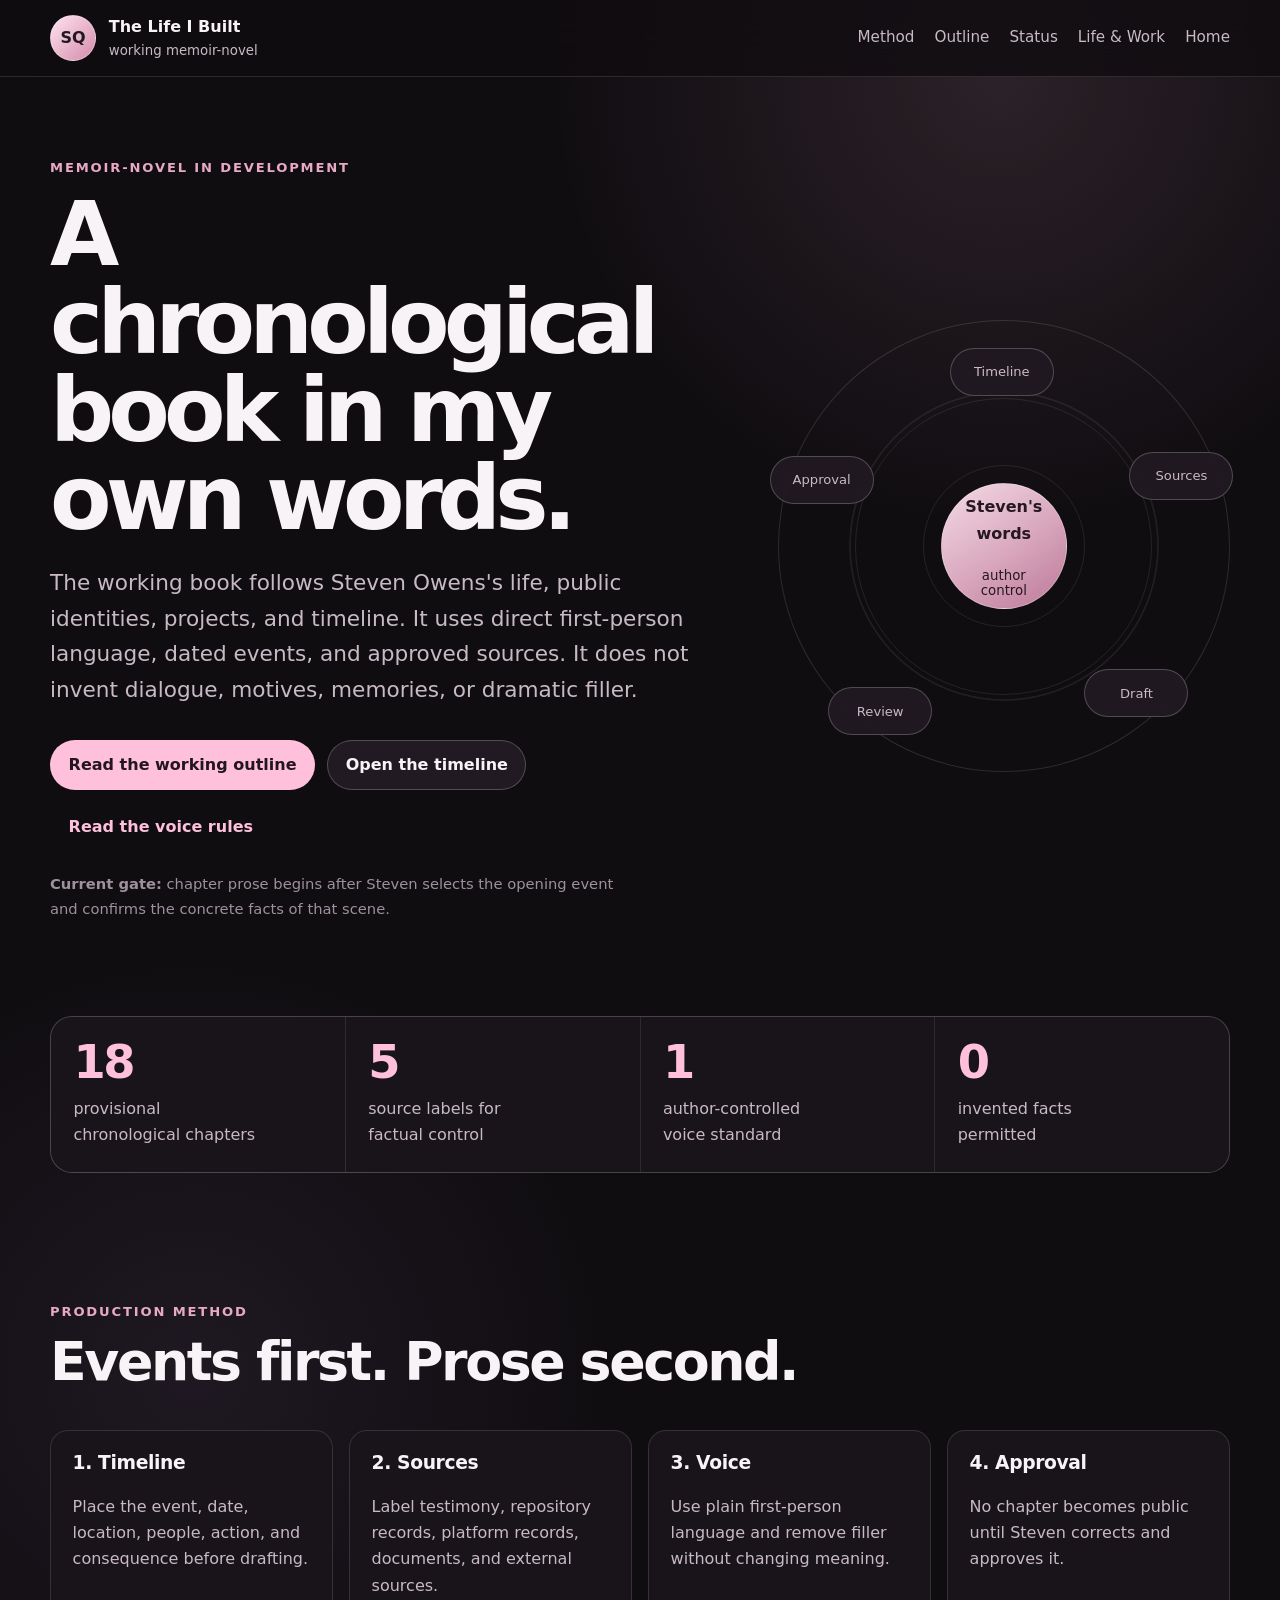
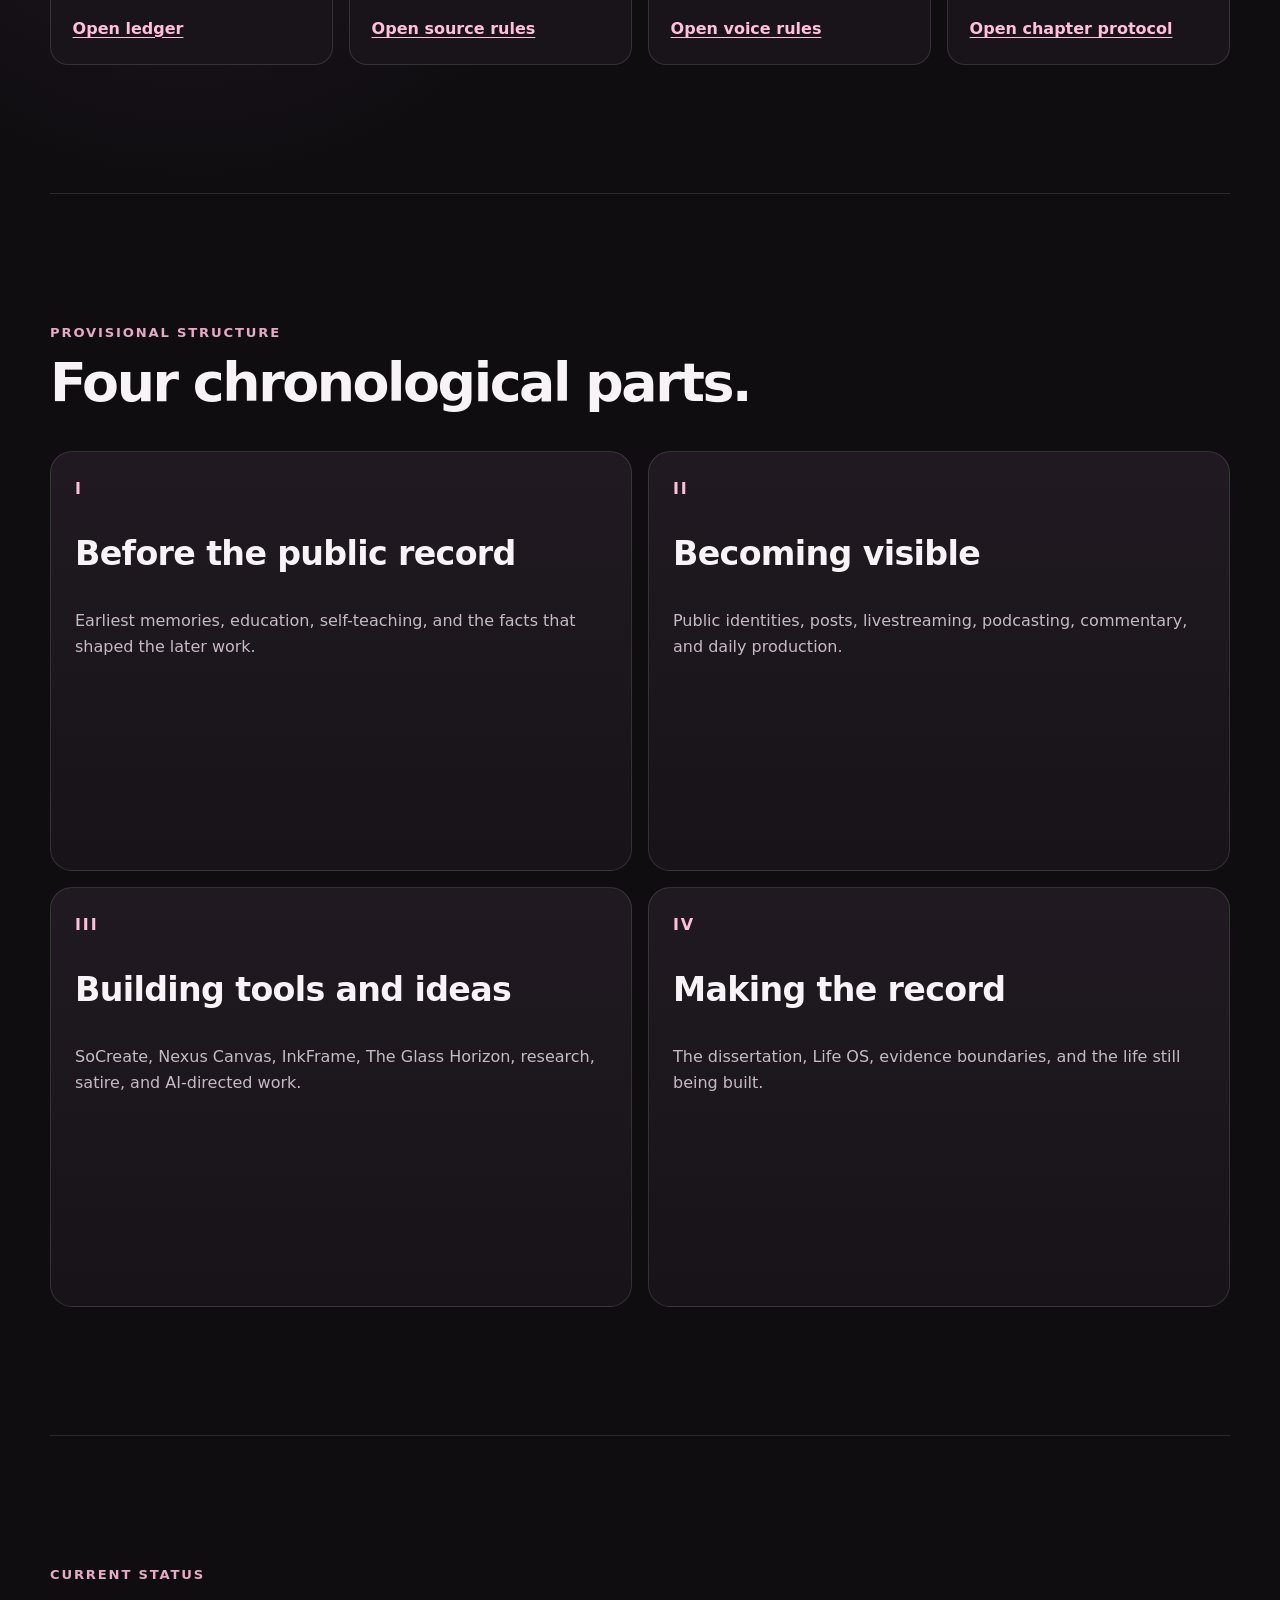
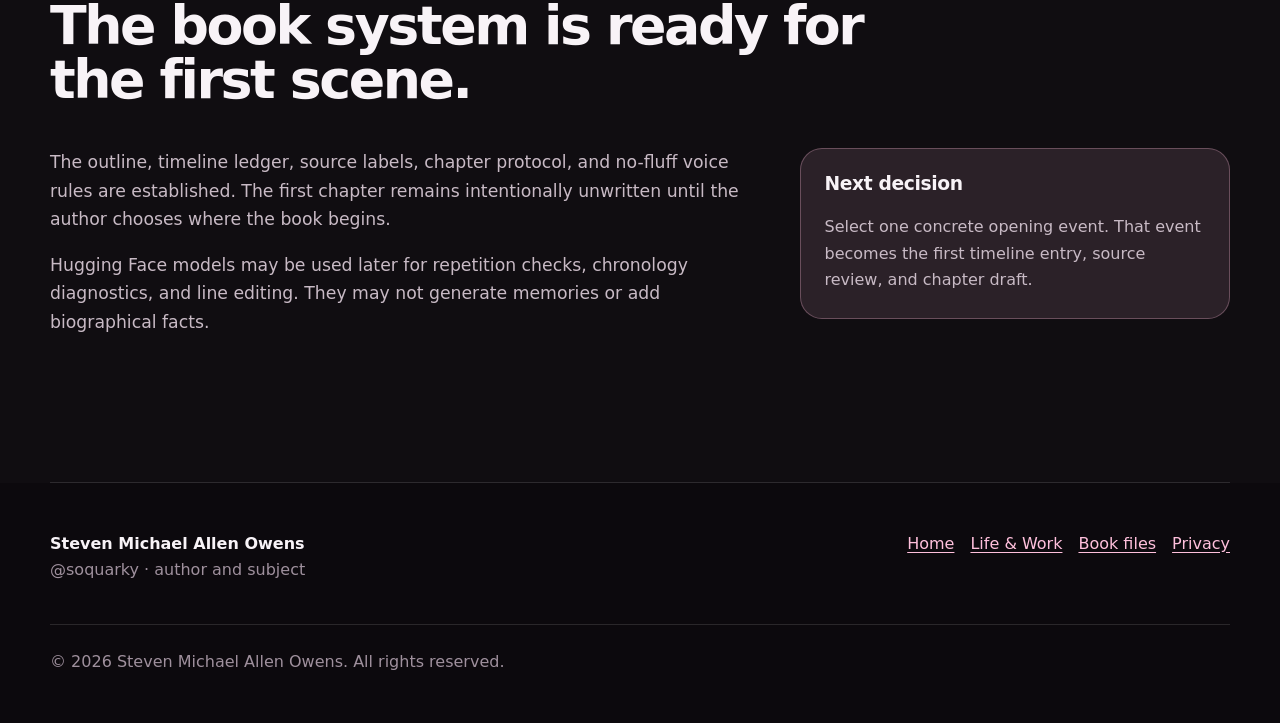
==== novel.html @ 6f51546d "Add public memoir-novel page" ====
<!doctype html>
<html lang="en">
<head>
  <meta charset="utf-8">
  <meta name="viewport" content="width=device-width, initial-scale=1">
  <meta name="description" content="The working memoir-novel of Steven Owens: chronological, first-person, source-aware, and written without invented events or filler.">
  <meta name="author" content="Steven Michael Allen Owens">
  <meta name="theme-color" content="#241b25">
  <title>The Life I Built — Book in Progress</title>
  <link rel="stylesheet" href="assets/styles.css">
</head>
<body>
  <a class="skip-link" href="#main">Skip to content</a>
  <header class="site-header">
    <nav class="nav shell" aria-label="Primary navigation">
      <a class="brand" href="index.html" aria-label="Steven Owens home">
        <span class="brand-mark" aria-hidden="true">SQ</span>
        <span><strong>The Life I Built</strong><small>working memoir-novel</small></span>
      </a>
      <div class="nav-links">
        <a href="#method">Method</a>
        <a href="#outline">Outline</a>
        <a href="#status">Status</a>
        <a href="life.html">Life &amp; Work</a>
        <a href="index.html">Home</a>
      </div>
    </nav>
  </header>

  <main id="main">
    <section class="hero shell" id="top">
      <div class="hero-copy">
        <p class="eyebrow">Memoir-novel in development</p>
        <h1>A chronological book in my own words.</h1>
        <p class="lede">The working book follows Steven Owens's life, public identities, projects, and timeline. It uses direct first-person language, dated events, and approved sources. It does not invent dialogue, motives, memories, or dramatic filler.</p>
        <div class="actions">
          <a class="button primary" href="novel/OUTLINE.md">Read the working outline</a>
          <a class="button secondary" href="novel/TIMELINE.md">Open the timeline</a>
          <a class="button text" href="novel/VOICE.md">Read the voice rules</a>
        </div>
        <p class="scope-note"><strong>Current gate:</strong> chapter prose begins after Steven selects the opening event and confirms the concrete facts of that scene.</p>
      </div>
      <div class="system-orbit" aria-label="Book production system">
        <div class="orbit-core"><span>Steven's words</span><small>author control</small></div>
        <span class="orbit-node node-a">Timeline</span>
        <span class="orbit-node node-b">Sources</span>
        <span class="orbit-node node-c">Draft</span>
        <span class="orbit-node node-d">Review</span>
        <span class="orbit-node node-e">Approval</span>
      </div>
    </section>

    <section class="metrics shell" aria-label="Book status">
      <article class="metric"><span class="metric-value">18</span><span class="metric-label">provisional chronological chapters</span></article>
      <article class="metric"><span class="metric-value">5</span><span class="metric-label">source labels for factual control</span></article>
      <article class="metric"><span class="metric-value">1</span><span class="metric-label">author-controlled voice standard</span></article>
      <article class="metric"><span class="metric-value">0</span><span class="metric-label">invented facts permitted</span></article>
    </section>

    <section class="section shell" id="method">
      <div class="section-heading"><p class="eyebrow">Production method</p><h2>Events first. Prose second.</h2></div>
      <div class="publication-grid">
        <article class="publication-card"><h3>1. Timeline</h3><p>Place the event, date, location, people, action, and consequence before drafting.</p><a href="novel/TIMELINE.md">Open ledger</a></article>
        <article class="publication-card"><h3>2. Sources</h3><p>Label testimony, repository records, platform records, documents, and external sources.</p><a href="novel/SOURCE_LEDGER.md">Open source rules</a></article>
        <article class="publication-card"><h3>3. Voice</h3><p>Use plain first-person language and remove filler without changing meaning.</p><a href="novel/VOICE.md">Open voice rules</a></article>
        <article class="publication-card"><h3>4. Approval</h3><p>No chapter becomes public until Steven corrects and approves it.</p><a href="novel/chapters/README.md">Open chapter protocol</a></article>
      </div>
    </section>

    <section class="section shell" id="outline">
      <div class="section-heading"><p class="eyebrow">Provisional structure</p><h2>Four chronological parts.</h2></div>
      <div class="life-grid">
        <article class="life-card"><p class="life-card-index">I</p><h3>Before the public record</h3><p>Earliest memories, education, self-teaching, and the facts that shaped the later work.</p></article>
        <article class="life-card"><p class="life-card-index">II</p><h3>Becoming visible</h3><p>Public identities, posts, livestreaming, podcasting, commentary, and daily production.</p></article>
        <article class="life-card"><p class="life-card-index">III</p><h3>Building tools and ideas</h3><p>SoCreate, Nexus Canvas, InkFrame, The Glass Horizon, research, satire, and AI-directed work.</p></article>
        <article class="life-card"><p class="life-card-index">IV</p><h3>Making the record</h3><p>The dissertation, Life OS, evidence boundaries, and the life still being built.</p></article>
      </div>
    </section>

    <section class="section shell" id="status">
      <div class="section-heading"><p class="eyebrow">Current status</p><h2>The book system is ready for the first scene.</h2></div>
      <div class="two-column">
        <div class="prose">
          <p>The outline, timeline ledger, source labels, chapter protocol, and no-fluff voice rules are established. The first chapter remains intentionally unwritten until the author chooses where the book begins.</p>
          <p>Hugging Face models may be used later for repetition checks, chronology diagnostics, and line editing. They may not generate memories or add biographical facts.</p>
        </div>
        <aside class="callout"><h3>Next decision</h3><p>Select one concrete opening event. That event becomes the first timeline entry, source review, and chapter draft.</p></aside>
      </div>
    </section>
  </main>

  <footer class="site-footer">
    <div class="shell footer-grid">
      <div><strong>Steven Michael Allen Owens</strong><p>@soquarky · author and subject</p></div>
      <div class="footer-links"><a href="index.html">Home</a><a href="life.html">Life &amp; Work</a><a href="novel/README.md">Book files</a><a href="PRIVACY.md">Privacy</a></div>
      <p class="copyright">© 2026 Steven Michael Allen Owens. All rights reserved.</p>
    </div>
  </footer>
</body>
</html>
---- assets/styles.css ----
:root {
  color-scheme: dark;
  --bg: #100d11;
  --surface: #19141a;
  --surface-2: #211a22;
  --text: #f8f3f7;
  --muted: #c8bac5;
  --subtle: #9f909d;
  --accent: #e7a9c4;
  --accent-strong: #ffc0dc;
  --accent-soft: rgba(231, 169, 196, 0.13);
  --line: rgba(255, 255, 255, 0.12);
  --line-strong: rgba(255, 255, 255, 0.22);
  --max: 1180px;
  --radius: 22px;
}

* { box-sizing: border-box; }
html { scroll-behavior: smooth; }
body {
  margin: 0;
  background:
    radial-gradient(circle at 78% 2%, rgba(231, 169, 196, 0.13), transparent 28rem),
    radial-gradient(circle at 15% 35%, rgba(180, 137, 205, 0.09), transparent 26rem),
    var(--bg);
  color: var(--text);
  font-family: Inter, ui-sans-serif, system-ui, -apple-system, BlinkMacSystemFont, "Segoe UI", sans-serif;
  line-height: 1.65;
}
a { color: var(--accent-strong); text-underline-offset: 0.18em; }
a:hover { color: #fff; }
button, input, select, textarea { font: inherit; }
.skip-link { position: absolute; left: 1rem; top: -5rem; z-index: 100; padding: .75rem 1rem; background: #fff; color: #111; border-radius: .5rem; }
.skip-link:focus { top: 1rem; }
.shell { width: min(calc(100% - 2rem), var(--max)); margin-inline: auto; }
.site-header { position: sticky; top: 0; z-index: 20; background: rgba(16, 13, 17, .82); border-bottom: 1px solid var(--line); backdrop-filter: blur(18px); }
.nav { min-height: 76px; display: flex; align-items: center; justify-content: space-between; gap: 1.5rem; }
.brand { display: inline-flex; align-items: center; gap: .8rem; color: var(--text); text-decoration: none; }
.brand-mark { width: 46px; height: 46px; border: 1px solid rgba(255,255,255,.28); border-radius: 50%; display: grid; place-items: center; color: #231821; background: linear-gradient(135deg,#ffe3ef,#d48cab); font-weight: 800; }
.brand strong, .brand small { display: block; }
.brand small { color: var(--muted); }
.nav-links { display: flex; gap: 1.25rem; flex-wrap: wrap; }
.nav-links a { color: var(--muted); text-decoration: none; font-size: .95rem; }
.nav-links a:hover { color: var(--text); }
.hero { display: grid; grid-template-columns: 1.18fr .82fr; align-items: center; gap: clamp(2rem,6vw,6rem); min-height: 720px; padding-block: 5rem; }
.eyebrow { margin: 0 0 .8rem; color: var(--accent); font-size: .82rem; font-weight: 750; letter-spacing: .14em; text-transform: uppercase; }
h1,h2,h3,p { margin-top: 0; }
h1 { max-width: 13ch; margin-bottom: 1.4rem; font-size: clamp(2.8rem,7vw,6.3rem); line-height: .98; letter-spacing: -.065em; }
h2 { margin-bottom: 1rem; font-size: clamp(2rem,4.2vw,3.8rem); line-height: 1.02; letter-spacing: -.045em; }
h3 { line-height: 1.2; letter-spacing: -.02em; }
.lede { max-width: 66ch; color: var(--muted); font-size: clamp(1.08rem,1.8vw,1.35rem); }
.actions { display: flex; flex-wrap: wrap; gap: .75rem; margin-top: 2rem; }
.button { min-height: 48px; display: inline-flex; align-items: center; justify-content: center; padding: .7rem 1.1rem; border: 1px solid transparent; border-radius: 999px; font-weight: 750; text-decoration: none; cursor: pointer; }
.button.primary { background: var(--accent-strong); color: #241620; }
.button.primary:hover { background: #fff; color: #20161d; }
.button.secondary { border-color: var(--line-strong); background: var(--surface-2); color: var(--text); }
.button.text { color: var(--accent-strong); }
.scope-note { max-width: 62ch; margin-top: 1.2rem; color: var(--subtle); font-size: .92rem; }
.system-orbit { position: relative; aspect-ratio: 1; width: min(100%,480px); margin-inline: auto; border: 1px solid var(--line); border-radius: 50%; background: radial-gradient(circle at center,rgba(231,169,196,.18),transparent 18%), repeating-radial-gradient(circle at center,transparent 0 18%,rgba(255,255,255,.07) 18.2% 18.5%,transparent 18.8% 30%); }
.system-orbit::before,.system-orbit::after { content:""; position:absolute; inset:17%; border:1px solid rgba(255,255,255,.09); border-radius:50%; }
.system-orbit::after { inset:32%; }
.orbit-core,.orbit-node { position:absolute; display:grid; place-items:center; text-align:center; }
.orbit-core { inset:36%; border:1px solid rgba(255,255,255,.25); border-radius:50%; background:linear-gradient(145deg,rgba(255,228,239,.96),rgba(204,130,164,.92)); color:#261820; }
.orbit-core span { font-weight:850; }
.orbit-core small { max-width:10ch; line-height:1.15; }
.orbit-node { min-width:104px; min-height:48px; padding:.55rem .75rem; border:1px solid var(--line-strong); border-radius:999px; background:rgba(33,26,34,.92); color:var(--muted); font-size:.82rem; }
.node-a { top:6%; left:38%; } .node-b { top:29%; right:-1%; } .node-c { bottom:12%; right:9%; } .node-d { bottom:8%; left:11%; } .node-e { top:30%; left:-2%; }
.metrics { display:grid; grid-template-columns:repeat(4,1fr); gap:1px; overflow:hidden; border:1px solid var(--line); border-radius:var(--radius); background:var(--line); }
.metric { min-height:155px; padding:1.4rem; background:var(--surface); }
.metric-value { display:block; color:var(--accent-strong); font-size:2.9rem; line-height:1; font-weight:850; letter-spacing:-.05em; }
.metric-label { display:block; max-width:18ch; margin-top:.65rem; color:var(--muted); }
.section { padding-block:clamp(5rem,10vw,9rem); border-bottom:1px solid var(--line); }
.section-heading { max-width:820px; margin-bottom:2.5rem; }
.section-heading > p:not(.eyebrow) { color:var(--muted); font-size:1.08rem; }
.two-column { display:grid; grid-template-columns:1.25fr .75fr; gap:2rem; align-items:start; }
.prose { color:var(--muted); font-size:1.08rem; }
.callout { padding:1.5rem; border:1px solid rgba(231,169,196,.33); border-radius:var(--radius); background:var(--accent-soft); }
.callout p { margin-bottom:0; color:var(--muted); }
.portfolio-heading { max-width:none; display:flex; justify-content:space-between; gap:2rem; align-items:end; }
.status { color:var(--subtle); font-size:.92rem; }
.filters { display:flex; flex-wrap:wrap; gap:.55rem; margin-bottom:2rem; }
.filter,.claim-button { border:1px solid var(--line-strong); color:var(--muted); background:var(--surface); cursor:pointer; }
.filter { padding:.6rem .9rem; border-radius:999px; }
.filter:hover,.filter.active,.claim-button:hover,.claim-button.active { border-color:var(--accent); color:var(--text); background:var(--accent-soft); }
.repo-grid { display:grid; grid-template-columns:repeat(3,minmax(0,1fr)); gap:1rem; }
.repo-card { min-height:250px; display:flex; flex-direction:column; padding:1.35rem; border:1px solid var(--line); border-radius:18px; background:linear-gradient(180deg,rgba(33,26,34,.96),rgba(25,20,26,.96)); }
.repo-card[hidden] { display:none; }
.repo-topline { display:flex; align-items:center; justify-content:space-between; gap:.75rem; }
.repo-category { padding:.25rem .5rem; border-radius:999px; background:var(--accent-soft); color:var(--accent-strong); font-size:.72rem; font-weight:750; text-transform:uppercase; letter-spacing:.08em; }
.repo-size { color:var(--subtle); font-size:.8rem; }
.repo-card h3 { margin:1rem 0 .55rem; overflow-wrap:anywhere; }
.repo-card p { color:var(--muted); }
.repo-card a { margin-top:auto; font-weight:700; }
.repo-evidence { margin-top:.5rem; color:var(--subtle); font-size:.82rem; }
.claim-layout { display:grid; grid-template-columns:.8fr 1.2fr; gap:2rem; align-items:start; }
.claim-controls { display:grid; gap:.6rem; }
.claim-button { width:100%; display:flex; align-items:center; gap:.8rem; padding:.85rem 1rem; border-radius:14px; text-align:left; }
.claim-button span { min-width:2.5rem; color:var(--accent-strong); font-weight:850; }
.claim-detail { min-height:330px; padding:clamp(1.4rem,4vw,3rem); border:1px solid var(--line); border-radius:var(--radius); background:radial-gradient(circle at 100% 0,rgba(231,169,196,.12),transparent 18rem),var(--surface); }
.claim-code { color:var(--accent-strong); font-weight:850; letter-spacing:.1em; }
.claim-detail h3 { font-size:clamp(1.6rem,3vw,2.5rem); }
.claim-detail > p:not(.claim-code) { color:var(--muted); font-size:1.05rem; }
.claim-question { padding-top:1.25rem; border-top:1px solid var(--line); }
.publication-grid { display:grid; grid-template-columns:repeat(4,1fr); gap:1rem; }
.publication-card { min-height:235px; display:flex; flex-direction:column; padding:1.35rem; border:1px solid var(--line); border-radius:18px; background:var(--surface); }
.publication-card p { color:var(--muted); }
.publication-card a { margin-top:auto; font-weight:750; }
.site-footer { padding-block:3rem; background:#0c090d; }
.footer-grid { display:grid; grid-template-columns:1fr auto; gap:1.5rem; align-items:start; }
.footer-grid p { color:var(--subtle); }
.footer-links { display:flex; flex-wrap:wrap; gap:1rem; }
.copyright { grid-column:1/-1; margin-bottom:0; padding-top:1.5rem; border-top:1px solid var(--line); }
.noscript { color:var(--muted); }

/* Life and work record */
.life-hero h1 { max-width: 11ch; }
.life-orbit { position:relative; aspect-ratio:1; width:min(100%,500px); margin-inline:auto; border:1px solid var(--line); border-radius:50%; background:radial-gradient(circle at center,rgba(255,192,220,.2),transparent 22%),repeating-radial-gradient(circle at center,transparent 0 15%,rgba(255,255,255,.065) 15.2% 15.5%,transparent 15.8% 26%); }
.life-orbit::before,.life-orbit::after { content:""; position:absolute; inset:20%; border:1px solid rgba(255,255,255,.09); border-radius:50%; }
.life-orbit::after { inset:35%; }
.life-core,.life-node { position:absolute; display:grid; place-items:center; text-align:center; }
.life-core { inset:35%; z-index:2; border:1px solid rgba(255,255,255,.3); border-radius:50%; background:linear-gradient(145deg,#ffe7f1,#cb7fa2); color:#261820; box-shadow:0 0 80px rgba(231,169,196,.2); }
.life-core span { font-weight:850; }
.life-core small { line-height:1.1; }
.life-node { min-width:112px; min-height:46px; padding:.55rem .75rem; border:1px solid var(--line-strong); border-radius:999px; background:rgba(33,26,34,.94); color:var(--muted); font-size:.8rem; }
.life-node-a { top:5%; left:35%; }
.life-node-b { top:24%; right:-3%; }
.life-node-c { bottom:21%; right:-4%; }
.life-node-d { bottom:4%; left:36%; }
.life-node-e { bottom:22%; left:-5%; }
.life-node-f { top:25%; left:-3%; }
.life-grid { display:grid; grid-template-columns:repeat(2,minmax(0,1fr)); gap:1rem; }
.life-card { min-height:420px; padding:1.5rem; border:1px solid var(--line); border-radius:var(--radius); background:linear-gradient(180deg,rgba(33,26,34,.97),rgba(25,20,26,.95)); }
.life-card-index { margin-bottom:2rem; color:var(--accent-strong); font-weight:850; letter-spacing:.12em; }
.life-card h3 { font-size:clamp(1.45rem,2.6vw,2.2rem); }
.life-card > p:not(.life-card-index):not(.evidence-note),.life-card li { color:var(--muted); }
.life-card ul { padding-left:1.2rem; }
.evidence-note { margin-top:1.5rem; padding-top:1rem; border-top:1px solid var(--line); color:var(--subtle); font-size:.88rem; }
.principles-grid { display:grid; grid-template-columns:repeat(3,minmax(0,1fr)); gap:1rem; }
.principles-grid article { min-height:205px; padding:1.35rem; border:1px solid var(--line); border-radius:18px; background:var(--surface); }
.principles-grid p { margin-bottom:0; color:var(--muted); }
.record-layout { display:grid; grid-template-columns:1fr 1fr; gap:2rem; align-items:start; }
.record-links { display:grid; gap:.7rem; }
.record-links a { display:block; padding:1rem 1.1rem; border:1px solid var(--line); border-radius:14px; background:var(--surface); color:var(--text); text-decoration:none; }
.record-links a:hover { border-color:var(--accent); background:var(--accent-soft); }
.record-links strong,.record-links span { display:block; }
.record-links span { margin-top:.2rem; color:var(--muted); font-size:.9rem; }

button:focus-visible,a:focus-visible { outline:3px solid rgba(255,192,220,.55); outline-offset:3px; }
@media (max-width:980px) { .hero{grid-template-columns:1fr;min-height:auto}.repo-grid{grid-template-columns:repeat(2,minmax(0,1fr))}.publication-grid{grid-template-columns:repeat(2,1fr)}.metrics{grid-template-columns:repeat(2,1fr)}.principles-grid{grid-template-columns:repeat(2,minmax(0,1fr))} }
@media (max-width:720px) { .nav{align-items:flex-start;padding-block:.9rem}.nav-links{display:none}h1{font-size:clamp(2.8rem,15vw,4.8rem)}.two-column,.claim-layout,.record-layout{grid-template-columns:1fr}.portfolio-heading{display:block}.repo-grid,.publication-grid,.life-grid,.principles-grid{grid-template-columns:1fr}.footer-grid{grid-template-columns:1fr}.life-card{min-height:auto} }
@media (max-width:470px) { .shell{width:min(calc(100% - 1.2rem),var(--max))}.hero{padding-top:3rem}.metrics{grid-template-columns:1fr}.orbit-node,.life-node{min-width:82px;min-height:40px;font-size:.68rem} }
@media (prefers-reduced-motion:reduce) { html{scroll-behavior:auto} }
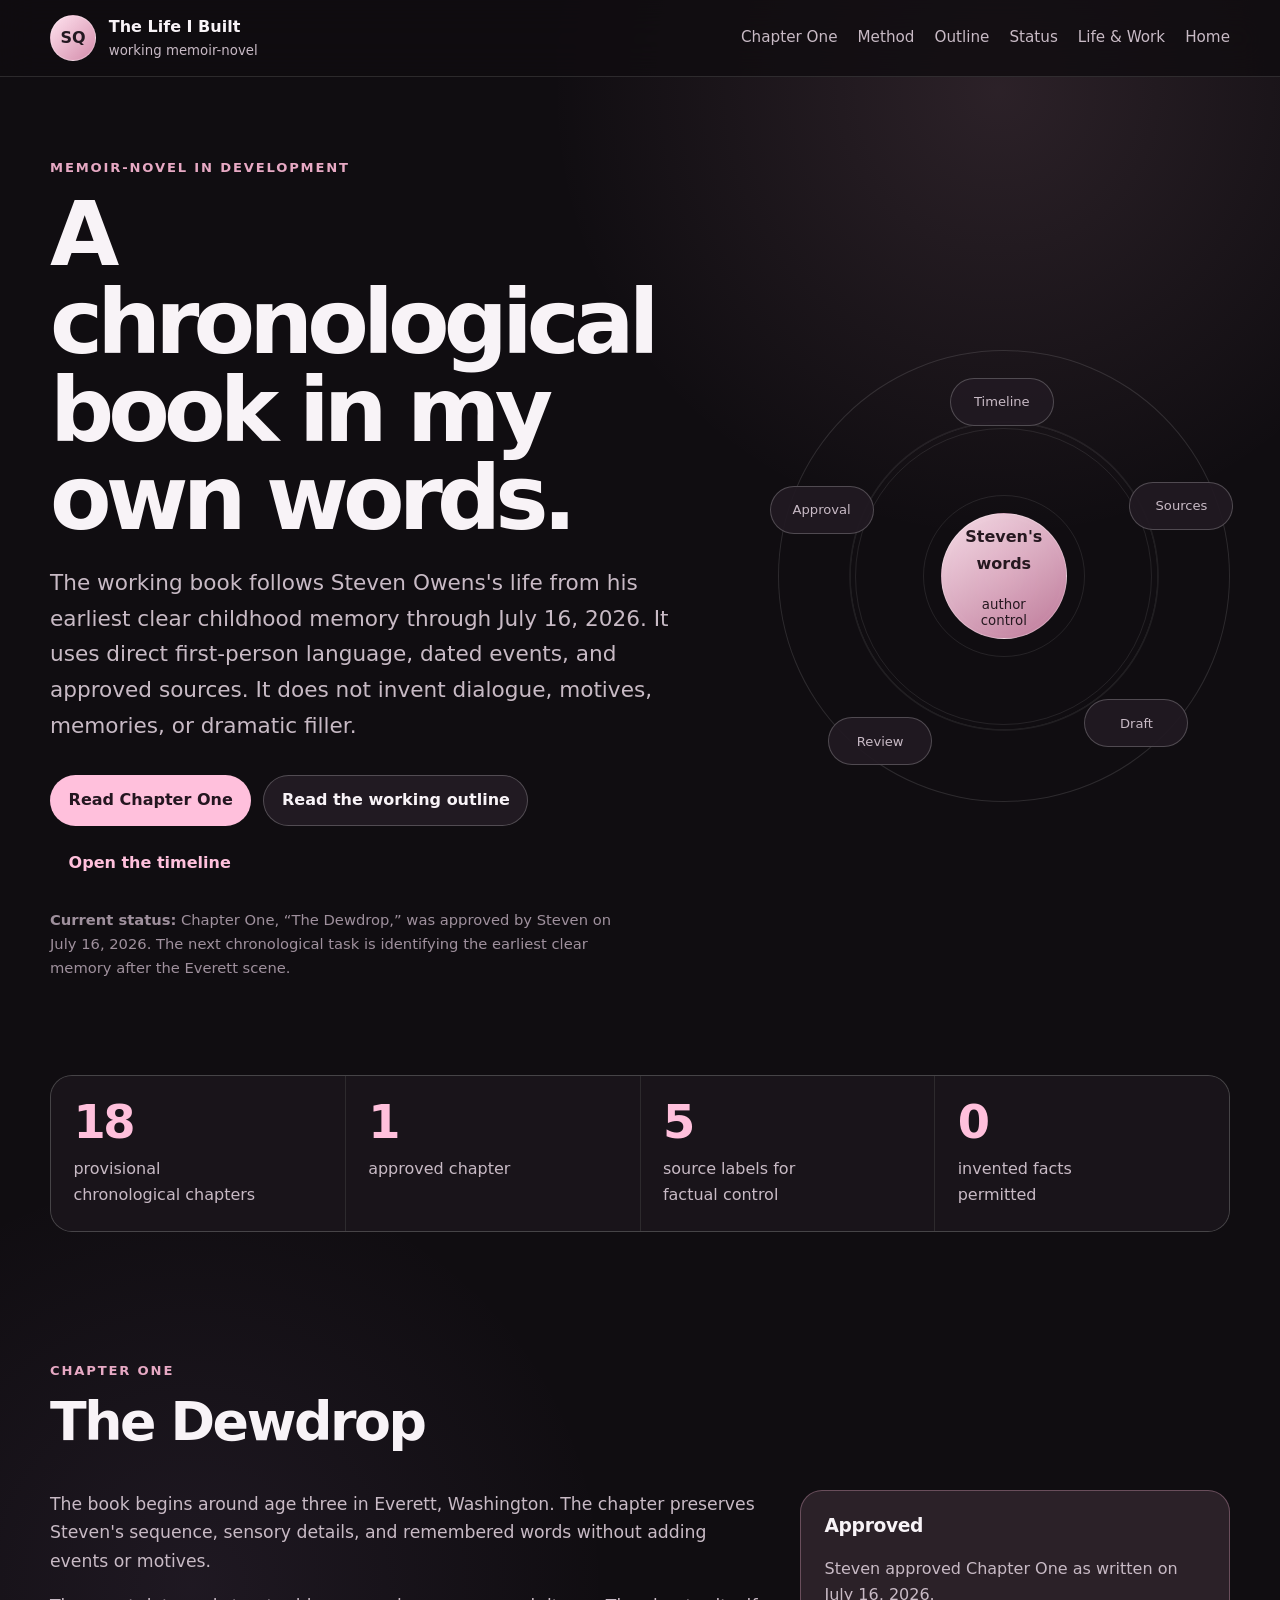
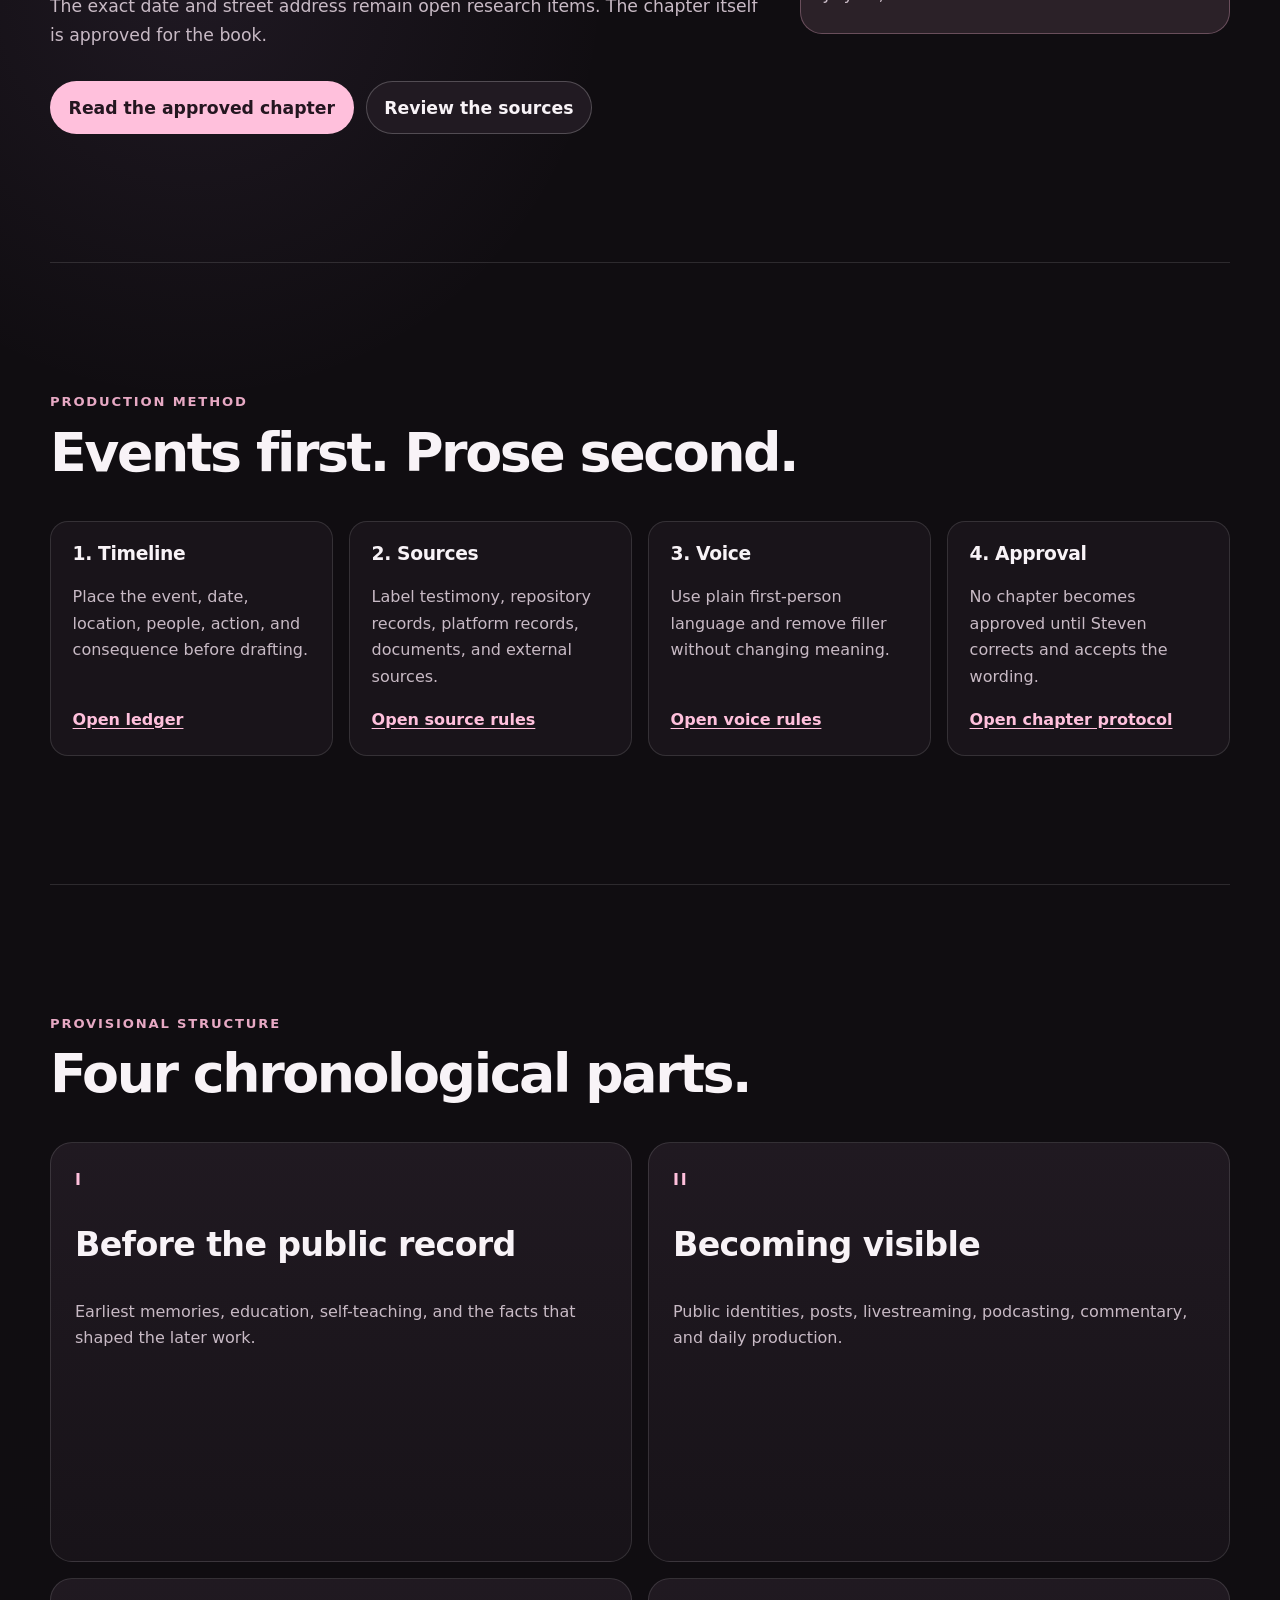
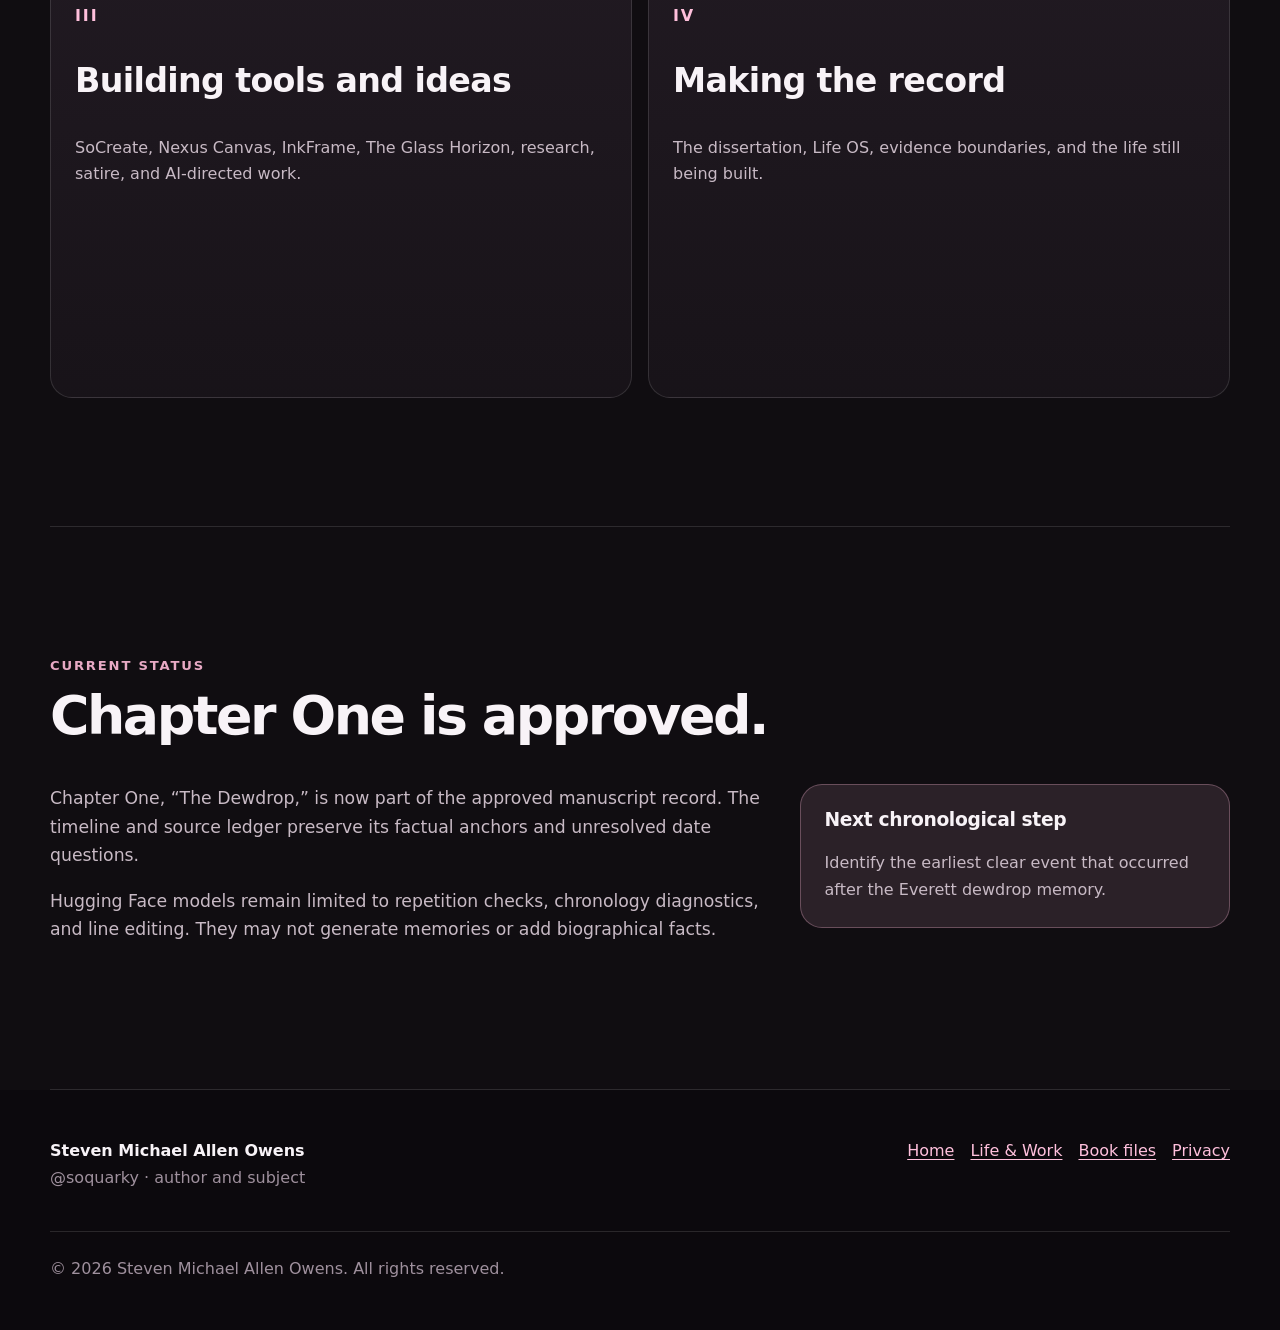
==== commit 44269bce: "Publish Chapter One approval on the book page" ====
--- a/novel.html
+++ b/novel.html
@@ -18,6 +18,7 @@
         <span><strong>The Life I Built</strong><small>working memoir-novel</small></span>
       </a>
       <div class="nav-links">
+        <a href="#chapter-one">Chapter One</a>
         <a href="#method">Method</a>
         <a href="#outline">Outline</a>
         <a href="#status">Status</a>
@@ -32,13 +33,13 @@
       <div class="hero-copy">
         <p class="eyebrow">Memoir-novel in development</p>
         <h1>A chronological book in my own words.</h1>
-        <p class="lede">The working book follows Steven Owens's life, public identities, projects, and timeline. It uses direct first-person language, dated events, and approved sources. It does not invent dialogue, motives, memories, or dramatic filler.</p>
+        <p class="lede">The working book follows Steven Owens's life from his earliest clear childhood memory through July 16, 2026. It uses direct first-person language, dated events, and approved sources. It does not invent dialogue, motives, memories, or dramatic filler.</p>
         <div class="actions">
-          <a class="button primary" href="novel/OUTLINE.md">Read the working outline</a>
-          <a class="button secondary" href="novel/TIMELINE.md">Open the timeline</a>
-          <a class="button text" href="novel/VOICE.md">Read the voice rules</a>
+          <a class="button primary" href="novel/chapters/01-the-dewdrop.md">Read Chapter One</a>
+          <a class="button secondary" href="novel/OUTLINE.md">Read the working outline</a>
+          <a class="button text" href="novel/TIMELINE.md">Open the timeline</a>
         </div>
-        <p class="scope-note"><strong>Current gate:</strong> chapter prose begins after Steven selects the opening event and confirms the concrete facts of that scene.</p>
+        <p class="scope-note"><strong>Current status:</strong> Chapter One, “The Dewdrop,” was approved by Steven on July 16, 2026. The next chronological task is identifying the earliest clear memory after the Everett scene.</p>
       </div>
       <div class="system-orbit" aria-label="Book production system">
         <div class="orbit-core"><span>Steven's words</span><small>author control</small></div>
@@ -52,9 +53,21 @@
 
     <section class="metrics shell" aria-label="Book status">
       <article class="metric"><span class="metric-value">18</span><span class="metric-label">provisional chronological chapters</span></article>
+      <article class="metric"><span class="metric-value">1</span><span class="metric-label">approved chapter</span></article>
       <article class="metric"><span class="metric-value">5</span><span class="metric-label">source labels for factual control</span></article>
-      <article class="metric"><span class="metric-value">1</span><span class="metric-label">author-controlled voice standard</span></article>
       <article class="metric"><span class="metric-value">0</span><span class="metric-label">invented facts permitted</span></article>
+    </section>
+
+    <section class="section shell" id="chapter-one">
+      <div class="section-heading"><p class="eyebrow">Chapter One</p><h2>The Dewdrop</h2></div>
+      <div class="two-column">
+        <div class="prose">
+          <p>The book begins around age three in Everett, Washington. The chapter preserves Steven's sequence, sensory details, and remembered words without adding events or motives.</p>
+          <p>The exact date and street address remain open research items. The chapter itself is approved for the book.</p>
+          <div class="actions"><a class="button primary" href="novel/chapters/01-the-dewdrop.md">Read the approved chapter</a><a class="button secondary" href="novel/SOURCE_LEDGER.md">Review the sources</a></div>
+        </div>
+        <aside class="callout"><h3>Approved</h3><p>Steven approved Chapter One as written on July 16, 2026.</p></aside>
+      </div>
     </section>
 
     <section class="section shell" id="method">
@@ -63,7 +76,7 @@
         <article class="publication-card"><h3>1. Timeline</h3><p>Place the event, date, location, people, action, and consequence before drafting.</p><a href="novel/TIMELINE.md">Open ledger</a></article>
         <article class="publication-card"><h3>2. Sources</h3><p>Label testimony, repository records, platform records, documents, and external sources.</p><a href="novel/SOURCE_LEDGER.md">Open source rules</a></article>
         <article class="publication-card"><h3>3. Voice</h3><p>Use plain first-person language and remove filler without changing meaning.</p><a href="novel/VOICE.md">Open voice rules</a></article>
-        <article class="publication-card"><h3>4. Approval</h3><p>No chapter becomes public until Steven corrects and approves it.</p><a href="novel/chapters/README.md">Open chapter protocol</a></article>
+        <article class="publication-card"><h3>4. Approval</h3><p>No chapter becomes approved until Steven corrects and accepts the wording.</p><a href="novel/chapters/README.md">Open chapter protocol</a></article>
       </div>
     </section>
 
@@ -78,13 +91,13 @@
     </section>
 
     <section class="section shell" id="status">
-      <div class="section-heading"><p class="eyebrow">Current status</p><h2>The book system is ready for the first scene.</h2></div>
+      <div class="section-heading"><p class="eyebrow">Current status</p><h2>Chapter One is approved.</h2></div>
       <div class="two-column">
         <div class="prose">
-          <p>The outline, timeline ledger, source labels, chapter protocol, and no-fluff voice rules are established. The first chapter remains intentionally unwritten until the author chooses where the book begins.</p>
-          <p>Hugging Face models may be used later for repetition checks, chronology diagnostics, and line editing. They may not generate memories or add biographical facts.</p>
+          <p>Chapter One, “The Dewdrop,” is now part of the approved manuscript record. The timeline and source ledger preserve its factual anchors and unresolved date questions.</p>
+          <p>Hugging Face models remain limited to repetition checks, chronology diagnostics, and line editing. They may not generate memories or add biographical facts.</p>
         </div>
-        <aside class="callout"><h3>Next decision</h3><p>Select one concrete opening event. That event becomes the first timeline entry, source review, and chapter draft.</p></aside>
+        <aside class="callout"><h3>Next chronological step</h3><p>Identify the earliest clear event that occurred after the Everett dewdrop memory.</p></aside>
       </div>
     </section>
   </main>
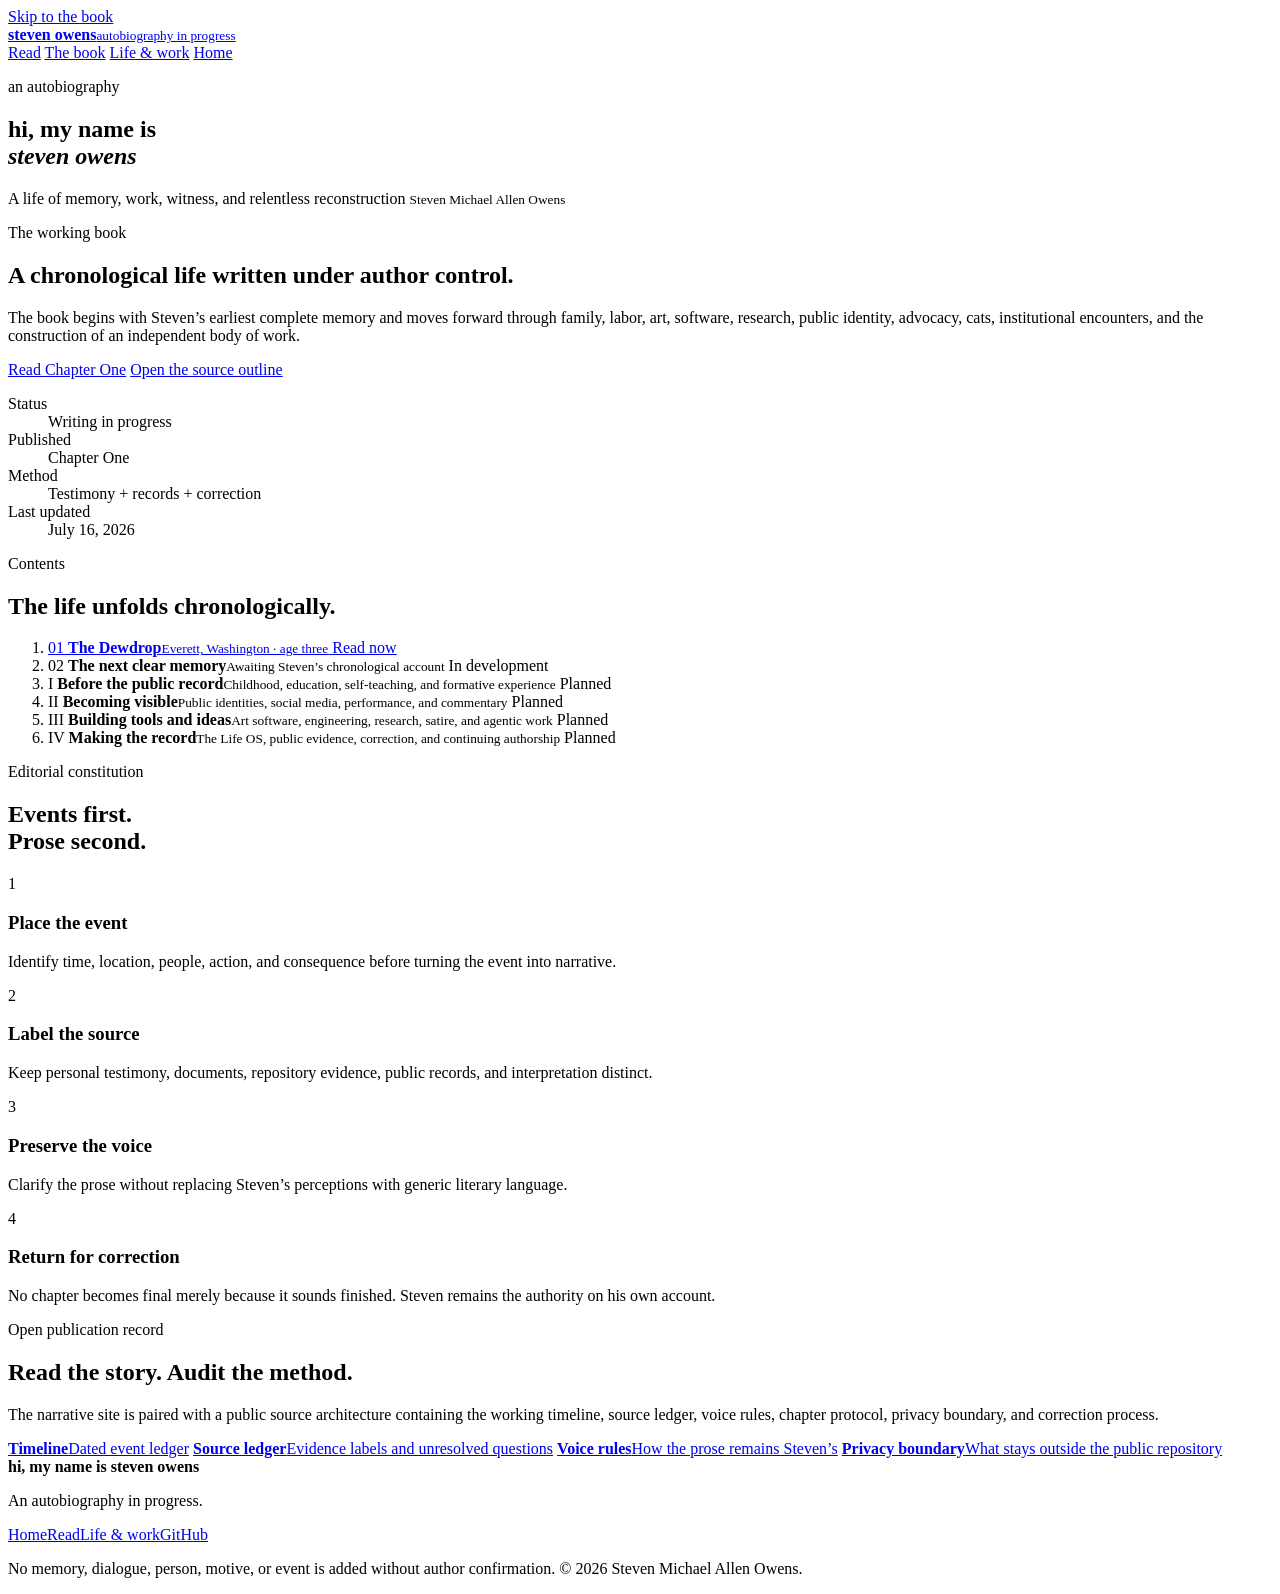
==== commit 6ade400c: "Build autobiography book portal" ====
--- a/novel.html
+++ b/novel.html
@@ -3,110 +3,141 @@
 <head>
   <meta charset="utf-8">
   <meta name="viewport" content="width=device-width, initial-scale=1">
-  <meta name="description" content="The working memoir-novel of Steven Owens: chronological, first-person, source-aware, and written without invented events or filler.">
+  <meta name="description" content="The working autobiography of Steven Owens, written chronologically from direct testimony, public records, and author-approved chapters.">
   <meta name="author" content="Steven Michael Allen Owens">
-  <meta name="theme-color" content="#241b25">
-  <title>The Life I Built — Book in Progress</title>
-  <link rel="stylesheet" href="assets/styles.css">
+  <meta name="theme-color" content="#0d1712">
+  <title>The Book — hi, my name is steven owens</title>
+  <link rel="stylesheet" href="assets/book.css">
 </head>
 <body>
-  <a class="skip-link" href="#main">Skip to content</a>
-  <header class="site-header">
-    <nav class="nav shell" aria-label="Primary navigation">
-      <a class="brand" href="index.html" aria-label="Steven Owens home">
-        <span class="brand-mark" aria-hidden="true">SQ</span>
-        <span><strong>The Life I Built</strong><small>working memoir-novel</small></span>
-      </a>
-      <div class="nav-links">
-        <a href="#chapter-one">Chapter One</a>
-        <a href="#method">Method</a>
-        <a href="#outline">Outline</a>
-        <a href="#status">Status</a>
-        <a href="life.html">Life &amp; Work</a>
+  <a class="skip-link" href="#main">Skip to the book</a>
+  <header class="book-header">
+    <nav class="book-nav shell" aria-label="Primary navigation">
+      <a class="wordmark" href="index.html"><span class="wordmark-dot" aria-hidden="true"></span><span><strong>steven owens</strong><small>autobiography in progress</small></span></a>
+      <div class="book-nav-links">
+        <a href="chapter-one.html">Read</a>
+        <a aria-current="page" href="novel.html">The book</a>
+        <a href="life.html">Life &amp; work</a>
         <a href="index.html">Home</a>
       </div>
     </nav>
   </header>
 
   <main id="main">
-    <section class="hero shell" id="top">
-      <div class="hero-copy">
-        <p class="eyebrow">Memoir-novel in development</p>
-        <h1>A chronological book in my own words.</h1>
-        <p class="lede">The working book follows Steven Owens's life from his earliest clear childhood memory through July 16, 2026. It uses direct first-person language, dated events, and approved sources. It does not invent dialogue, motives, memories, or dramatic filler.</p>
-        <div class="actions">
-          <a class="button primary" href="novel/chapters/01-the-dewdrop.md">Read Chapter One</a>
-          <a class="button secondary" href="novel/OUTLINE.md">Read the working outline</a>
-          <a class="button text" href="novel/TIMELINE.md">Open the timeline</a>
+    <section class="book-portal-hero shell">
+      <div class="cover-wrap" aria-hidden="true">
+        <div class="book-cover">
+          <p>an autobiography</p>
+          <h1>hi, my name is<br><em>steven owens</em></h1>
+          <span>A life of memory, work, witness, and relentless reconstruction</span>
+          <small>Steven Michael Allen Owens</small>
         </div>
-        <p class="scope-note"><strong>Current status:</strong> Chapter One, “The Dewdrop,” was approved by Steven on July 16, 2026. The next chronological task is identifying the earliest clear memory after the Everett scene.</p>
       </div>
-      <div class="system-orbit" aria-label="Book production system">
-        <div class="orbit-core"><span>Steven's words</span><small>author control</small></div>
-        <span class="orbit-node node-a">Timeline</span>
-        <span class="orbit-node node-b">Sources</span>
-        <span class="orbit-node node-c">Draft</span>
-        <span class="orbit-node node-d">Review</span>
-        <span class="orbit-node node-e">Approval</span>
+      <div class="portal-copy">
+        <p class="kicker">The working book</p>
+        <h2>A chronological life written under author control.</h2>
+        <p class="large-copy">The book begins with Steven’s earliest complete memory and moves forward through family, labor, art, software, research, public identity, advocacy, cats, institutional encounters, and the construction of an independent body of work.</p>
+        <div class="front-actions">
+          <a class="book-button primary" href="chapter-one.html">Read Chapter One</a>
+          <a class="book-button secondary" href="novel/OUTLINE.md">Open the source outline</a>
+        </div>
+        <dl class="book-facts">
+          <div><dt>Status</dt><dd>Writing in progress</dd></div>
+          <div><dt>Published</dt><dd>Chapter One</dd></div>
+          <div><dt>Method</dt><dd>Testimony + records + correction</dd></div>
+          <div><dt>Last updated</dt><dd>July 16, 2026</dd></div>
+        </dl>
       </div>
     </section>
 
-    <section class="metrics shell" aria-label="Book status">
-      <article class="metric"><span class="metric-value">18</span><span class="metric-label">provisional chronological chapters</span></article>
-      <article class="metric"><span class="metric-value">1</span><span class="metric-label">approved chapter</span></article>
-      <article class="metric"><span class="metric-value">5</span><span class="metric-label">source labels for factual control</span></article>
-      <article class="metric"><span class="metric-value">0</span><span class="metric-label">invented facts permitted</span></article>
+    <section class="book-section shell">
+      <div class="section-intro compact">
+        <p class="kicker">Contents</p>
+        <h2>The life unfolds chronologically.</h2>
+      </div>
+      <ol class="chapter-list">
+        <li class="published">
+          <a href="chapter-one.html">
+            <span class="chapter-index">01</span>
+            <span class="chapter-title"><strong>The Dewdrop</strong><small>Everett, Washington · age three</small></span>
+            <span class="chapter-status">Read now</span>
+          </a>
+        </li>
+        <li>
+          <div>
+            <span class="chapter-index">02</span>
+            <span class="chapter-title"><strong>The next clear memory</strong><small>Awaiting Steven’s chronological account</small></span>
+            <span class="chapter-status">In development</span>
+          </div>
+        </li>
+        <li>
+          <div>
+            <span class="chapter-index">I</span>
+            <span class="chapter-title"><strong>Before the public record</strong><small>Childhood, education, self-teaching, and formative experience</small></span>
+            <span class="chapter-status">Planned</span>
+          </div>
+        </li>
+        <li>
+          <div>
+            <span class="chapter-index">II</span>
+            <span class="chapter-title"><strong>Becoming visible</strong><small>Public identities, social media, performance, and commentary</small></span>
+            <span class="chapter-status">Planned</span>
+          </div>
+        </li>
+        <li>
+          <div>
+            <span class="chapter-index">III</span>
+            <span class="chapter-title"><strong>Building tools and ideas</strong><small>Art software, engineering, research, satire, and agentic work</small></span>
+            <span class="chapter-status">Planned</span>
+          </div>
+        </li>
+        <li>
+          <div>
+            <span class="chapter-index">IV</span>
+            <span class="chapter-title"><strong>Making the record</strong><small>The Life OS, public evidence, correction, and continuing authorship</small></span>
+            <span class="chapter-status">Planned</span>
+          </div>
+        </li>
+      </ol>
     </section>
 
-    <section class="section shell" id="chapter-one">
-      <div class="section-heading"><p class="eyebrow">Chapter One</p><h2>The Dewdrop</h2></div>
-      <div class="two-column">
-        <div class="prose">
-          <p>The book begins around age three in Everett, Washington. The chapter preserves Steven's sequence, sensory details, and remembered words without adding events or motives.</p>
-          <p>The exact date and street address remain open research items. The chapter itself is approved for the book.</p>
-          <div class="actions"><a class="button primary" href="novel/chapters/01-the-dewdrop.md">Read the approved chapter</a><a class="button secondary" href="novel/SOURCE_LEDGER.md">Review the sources</a></div>
+    <section class="method-band">
+      <div class="shell method-grid">
+        <div class="section-intro compact">
+          <p class="kicker">Editorial constitution</p>
+          <h2>Events first.<br>Prose second.</h2>
         </div>
-        <aside class="callout"><h3>Approved</h3><p>Steven approved Chapter One as written on July 16, 2026.</p></aside>
+        <div class="method-steps">
+          <article><span>1</span><div><h3>Place the event</h3><p>Identify time, location, people, action, and consequence before turning the event into narrative.</p></div></article>
+          <article><span>2</span><div><h3>Label the source</h3><p>Keep personal testimony, documents, repository evidence, public records, and interpretation distinct.</p></div></article>
+          <article><span>3</span><div><h3>Preserve the voice</h3><p>Clarify the prose without replacing Steven’s perceptions with generic literary language.</p></div></article>
+          <article><span>4</span><div><h3>Return for correction</h3><p>No chapter becomes final merely because it sounds finished. Steven remains the authority on his own account.</p></div></article>
+        </div>
       </div>
     </section>
 
-    <section class="section shell" id="method">
-      <div class="section-heading"><p class="eyebrow">Production method</p><h2>Events first. Prose second.</h2></div>
-      <div class="publication-grid">
-        <article class="publication-card"><h3>1. Timeline</h3><p>Place the event, date, location, people, action, and consequence before drafting.</p><a href="novel/TIMELINE.md">Open ledger</a></article>
-        <article class="publication-card"><h3>2. Sources</h3><p>Label testimony, repository records, platform records, documents, and external sources.</p><a href="novel/SOURCE_LEDGER.md">Open source rules</a></article>
-        <article class="publication-card"><h3>3. Voice</h3><p>Use plain first-person language and remove filler without changing meaning.</p><a href="novel/VOICE.md">Open voice rules</a></article>
-        <article class="publication-card"><h3>4. Approval</h3><p>No chapter becomes approved until Steven corrects and accepts the wording.</p><a href="novel/chapters/README.md">Open chapter protocol</a></article>
-      </div>
-    </section>
-
-    <section class="section shell" id="outline">
-      <div class="section-heading"><p class="eyebrow">Provisional structure</p><h2>Four chronological parts.</h2></div>
-      <div class="life-grid">
-        <article class="life-card"><p class="life-card-index">I</p><h3>Before the public record</h3><p>Earliest memories, education, self-teaching, and the facts that shaped the later work.</p></article>
-        <article class="life-card"><p class="life-card-index">II</p><h3>Becoming visible</h3><p>Public identities, posts, livestreaming, podcasting, commentary, and daily production.</p></article>
-        <article class="life-card"><p class="life-card-index">III</p><h3>Building tools and ideas</h3><p>SoCreate, Nexus Canvas, InkFrame, The Glass Horizon, research, satire, and AI-directed work.</p></article>
-        <article class="life-card"><p class="life-card-index">IV</p><h3>Making the record</h3><p>The dissertation, Life OS, evidence boundaries, and the life still being built.</p></article>
-      </div>
-    </section>
-
-    <section class="section shell" id="status">
-      <div class="section-heading"><p class="eyebrow">Current status</p><h2>Chapter One is approved.</h2></div>
-      <div class="two-column">
-        <div class="prose">
-          <p>Chapter One, “The Dewdrop,” is now part of the approved manuscript record. The timeline and source ledger preserve its factual anchors and unresolved date questions.</p>
-          <p>Hugging Face models remain limited to repetition checks, chronology diagnostics, and line editing. They may not generate memories or add biographical facts.</p>
+    <section class="book-section shell">
+      <div class="source-panel">
+        <div>
+          <p class="kicker">Open publication record</p>
+          <h2>Read the story. Audit the method.</h2>
+          <p>The narrative site is paired with a public source architecture containing the working timeline, source ledger, voice rules, chapter protocol, privacy boundary, and correction process.</p>
         </div>
-        <aside class="callout"><h3>Next chronological step</h3><p>Identify the earliest clear event that occurred after the Everett dewdrop memory.</p></aside>
+        <div class="source-links">
+          <a href="novel/TIMELINE.md"><strong>Timeline</strong><span>Dated event ledger</span></a>
+          <a href="novel/SOURCE_LEDGER.md"><strong>Source ledger</strong><span>Evidence labels and unresolved questions</span></a>
+          <a href="novel/VOICE.md"><strong>Voice rules</strong><span>How the prose remains Steven’s</span></a>
+          <a href="PRIVACY.md"><strong>Privacy boundary</strong><span>What stays outside the public repository</span></a>
+        </div>
       </div>
     </section>
   </main>
 
-  <footer class="site-footer">
-    <div class="shell footer-grid">
-      <div><strong>Steven Michael Allen Owens</strong><p>@soquarky · author and subject</p></div>
-      <div class="footer-links"><a href="index.html">Home</a><a href="life.html">Life &amp; Work</a><a href="novel/README.md">Book files</a><a href="PRIVACY.md">Privacy</a></div>
-      <p class="copyright">© 2026 Steven Michael Allen Owens. All rights reserved.</p>
+  <footer class="book-footer">
+    <div class="shell footer-layout">
+      <div><strong>hi, my name is steven owens</strong><p>An autobiography in progress.</p></div>
+      <div class="footer-links"><a href="index.html">Home</a><a href="chapter-one.html">Read</a><a href="life.html">Life &amp; work</a><a href="https://github.com/artistso/stevenowens">GitHub</a></div>
+      <p class="footer-note">No memory, dialogue, person, motive, or event is added without author confirmation. © 2026 Steven Michael Allen Owens.</p>
     </div>
   </footer>
 </body>
